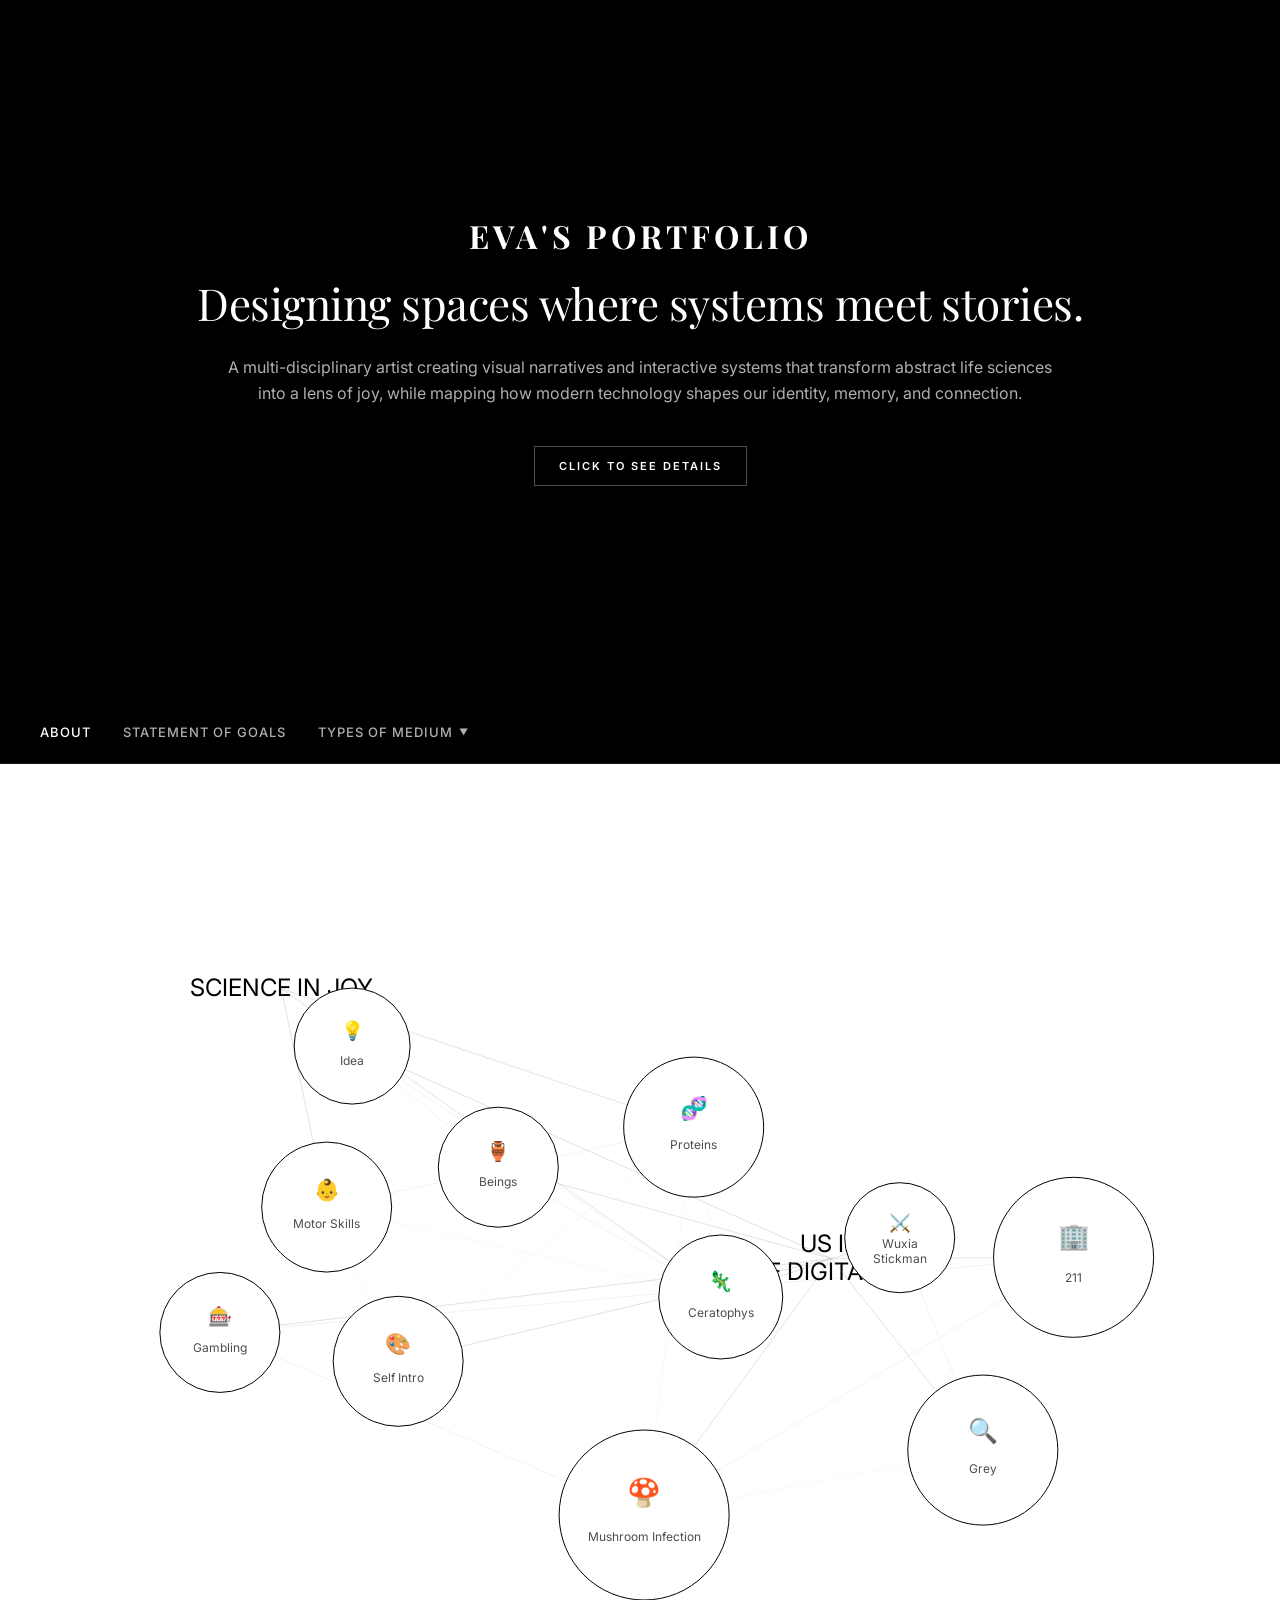
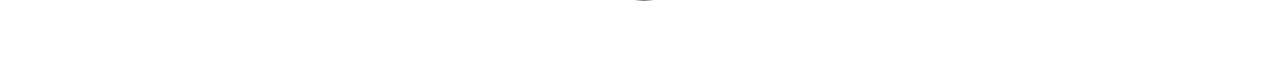
==== index.html @ 313100b7 "Add files via upload" ====
<!DOCTYPE html>
<html lang="en">
<head>
  <meta charset="UTF-8">
  <meta name="viewport" content="width=device-width, initial-scale=1.0">
  <title>EVA — Narrative Systems Map</title>
  <link rel="stylesheet" href="style.css">
</head>
<body>

  <header class="intro-section">
    <div class="intro-content">
      <span class="brand-tag">EVA'S PORTFOLIO</span>
      <h1 class="main-title">Designing spaces where systems meet stories.</h1>
      <p class="main-body">
        A multi-disciplinary artist creating visual narratives and interactive systems that transform abstract life sciences into a lens of joy, while mapping how modern technology shapes our identity, memory, and connection.
      </p>
      <div class="scroll-prompt" onclick="scrollToMap()">CLICK TO SEE DETAILS</div>
    </div>
  </header>

  <nav class="sticky-nav">
    <div class="nav-container">
      <div class="nav-links">
        <a href="index.html" class="nav-item active">About</a>
        <a href="goals.html" class="nav-item">Statement of Goals</a>
        
        <div class="nav-dropdown">
          <button class="drop-btn">Types of Medium <span class="arrow">▼</span></button>
          <div class="dropdown-content">
            <a href="films.html">Films</a>
            <a href="motion.html">Motion Graphics</a>
            <a href="designs.html">2D & 3D Designs</a>
            <a href="games.html">Games</a>
            <a href="physical.html">Physical Art Pieces</a>
          </div>
        </div>
      </div>
    </div>
  </nav>

  <section class="canvas-section" id="canvasSection">
    <canvas id="mapCanvas"></canvas>
  </section>

  <div id="projectModal" class="modal-overlay">
    <div class="modal-card">
      <button class="close-btn" onclick="closeModal()">&times;</button>
      <div class="modal-split">
        <div class="modal-media-side" id="modalMedia"></div>
        <div class="modal-content-side">
          <span id="modalCategory" class="project-tag">CATEGORY</span>
          <h2 id="modalTitle" class="project-headline">Project Title</h2>
          <div id="modalDescription" class="project-body"></div>
        </div>
      </div>
    </div>
  </div>

  <script src="script.js"></script>
</body>
</html>
---- style.css ----
@import url('https://fonts.googleapis.com/css2?family=Playfair+Display:ital,wght@0,400;0,700;1,400&family=Inter:wght@300;400;500;600&display=swap');

:root {
  --bg-dark: #000000;
  --bg-light: #ffffff;
  --text-light: #ffffff;
  --text-dark: #000000;
  --text-mute: #86868b;
  --font-serif: 'Playfair Display', Georgia, serif;
  --font-sans: 'Inter', -apple-system, sans-serif;
}

* {
  margin: 0;
  padding: 0;
  box-sizing: border-box;
}

html {
  scroll-behavior: smooth;
}

body {
  width: 100%;
  background-color: var(--bg-light);
  font-family: var(--font-sans);
  color: var(--text-dark);
  -webkit-font-smoothing: antialiased;
}

/* Introduction Hero Layout */
.intro-section {
  width: 100%;
  height: calc(100vh - 200px);
  background-color: var(--bg-dark);
  color: var(--text-light);
  display: flex;
  align-items: center;
  justify-content: center;
  overflow: hidden;
}

.intro-content {
  width: 90%;
  max-width: 1000px;
  text-align: center;
  display: flex;
  flex-direction: column;
  align-items: center;
}

.brand-tag {
  font-family: var(--font-serif);
  font-size: 32px;
  font-weight: 700;
  letter-spacing: 4px;
  margin-bottom: 20px;
}

.main-title {
  font-family: var(--font-serif);
  font-size: 44px;
  font-weight: 400;
  line-height: 1.2;
  margin-bottom: 24px;
  letter-spacing: -0.5px;
}

.main-body {
  font-size: 16px;
  line-height: 1.65;
  color: #aeaeaf;
  margin-bottom: 40px;
  max-width: 850px;
}

.scroll-prompt {
  font-size: 11px;
  letter-spacing: 2px;
  font-weight: 600;
  text-transform: uppercase;
  color: var(--text-light);
  border: 1px solid rgba(255, 255, 255, 0.3);
  padding: 12px 24px;
  cursor: pointer;
  transition: all 0.3s ease;
}

.scroll-prompt:hover {
  background: var(--text-light);
  color: var(--bg-dark);
}

/* Sticky Navigation Bar */
.sticky-nav {
  position: -webkit-sticky;
  position: sticky;
  top: 0;
  width: 100%;
  height: 64px;
  background-color: var(--bg-dark);
  border-bottom: 1px solid #1a1a1a;
  z-index: 1000;
}

.nav-container {
  max-width: 1400px;
  height: 100%;
  margin: 0 auto;
  padding: 0 40px;
  display: flex;
  align-items: center;
  justify-content: flex-start;
}

.nav-links {
  display: flex;
  align-items: center;
  gap: 32px;
  height: 100%;
}

.nav-item {
  color: #aeaeaf;
  text-decoration: none;
  font-size: 13px;
  font-weight: 500;
  letter-spacing: 1px;
  text-transform: uppercase;
  transition: color 0.25s ease;
  display: flex;
  align-items: center;
  height: 100%;
}

.nav-item:hover, .nav-item.active {
  color: var(--text-light);
}

/* Dropdown Menu Mechanics */
.nav-dropdown {
  position: relative;
  display: flex;
  align-items: center;
  height: 100%;
}

.drop-btn {
  background: none;
  border: none;
  color: #aeaeaf;
  font-size: 13px;
  font-weight: 500;
  letter-spacing: 1px;
  text-transform: uppercase;
  cursor: pointer;
  padding: 0;
  display: flex;
  align-items: center;
  gap: 6px;
  font-family: var(--font-sans);
  height: 100%;
}

.nav-dropdown:hover .drop-btn {
  color: var(--text-light);
}

.arrow {
  font-size: 9px;
  transition: transform 0.25s ease;
}

.nav-dropdown:hover .arrow {
  transform: rotate(180deg);
}

.dropdown-content {
  display: none;
  position: absolute;
  top: 100%;
  left: 0;
  background-color: var(--bg-dark);
  min-width: 220px;
  box-shadow: 0 20px 40px rgba(0,0,0,0.5);
  padding: 10px 0;
  border: 1px solid #1a1a1a;
}

.dropdown-content a {
  color: #aeaeaf;
  padding: 12px 20px;
  text-decoration: none;
  display: block;
  font-size: 12px;
  letter-spacing: 0.5px;
  transition: all 0.2s ease;
}

.dropdown-content a:hover {
  background-color: #111111;
  color: var(--text-light);
  padding-left: 24px;
}

.nav-dropdown:hover .dropdown-content {
  display: block;
}

/* Systems Mapping Area */
.canvas-section {
  width: 100%;
  height: 100vh;
  position: relative;
  background-color: var(--bg-light);
  overflow: hidden;
}

#mapCanvas {
  width: 100%;
  height: 100%;
  display: block;
}

/* Modal Structural Layout Viewports */
.modal-overlay {
  position: fixed;
  top: 0;
  left: 0;
  width: 100%;
  height: 100%;
  background: rgba(255, 255, 255, 0.98);
  z-index: 2000;
  display: flex;
  align-items: center;
  justify-content: center;
  opacity: 0;
  pointer-events: none;
  transition: opacity 0.35s cubic-bezier(0.25, 1, 0.5, 1);
}

.modal-overlay.active {
  opacity: 1;
  pointer-events: auto;
}

.modal-card {
  position: relative;
  width: 94vw;
  max-width: 1350px;
  height: 84vh;
  background: #ffffff;
  border: 1px solid #000000;
  box-shadow: 0 45px 90px rgba(0,0,0,0.07);
  overflow: hidden;
}

.close-btn {
  position: absolute;
  top: 24px;
  right: 32px;
  background: none;
  border: none;
  font-size: 38px;
  font-weight: 200;
  cursor: pointer;
  z-index: 2100;
}

.modal-split { display: flex; width: 100%; height: 100%; }
.modal-media-side {
  flex: 1.4;
  background: #fafafa;
  border-right: 1px solid #e5e5e7;
  display: flex;
  align-items: center;
  justify-content: center;
  overflow: hidden;
}
.modal-media-side iframe { width: 100%; height: 100%; border: none; background: #000; }
.modal-media-side img { width: 100%; height: 100%; object-fit: cover; }

.modal-content-side {
  flex: 1;
  padding: 60px;
  display: flex;
  flex-direction: column;
  justify-content: center;
  overflow-y: auto;
}

.project-tag { font-size: 11px; letter-spacing: 2px; text-transform: uppercase; color: var(--text-mute); margin-bottom: 14px; font-weight: 600; }
.project-headline { font-family: var(--font-serif); font-size: 42px; line-height: 1.15; margin-bottom: 20px; }
.project-body { font-size: 15px; line-height: 1.65; color: #1d1d1f; }
.project-body p { margin-bottom: 14px; }

@media (max-width: 960px) {
  .modal-split { flex-direction: column; }
  .modal-card { height: 90vh; overflow-y: auto; }
  .modal-media-side { min-height: 350px; flex: none; }
  .modal-content-side { padding: 35px; flex: none; }
  .nav-container { padding: 0 20px; }
}
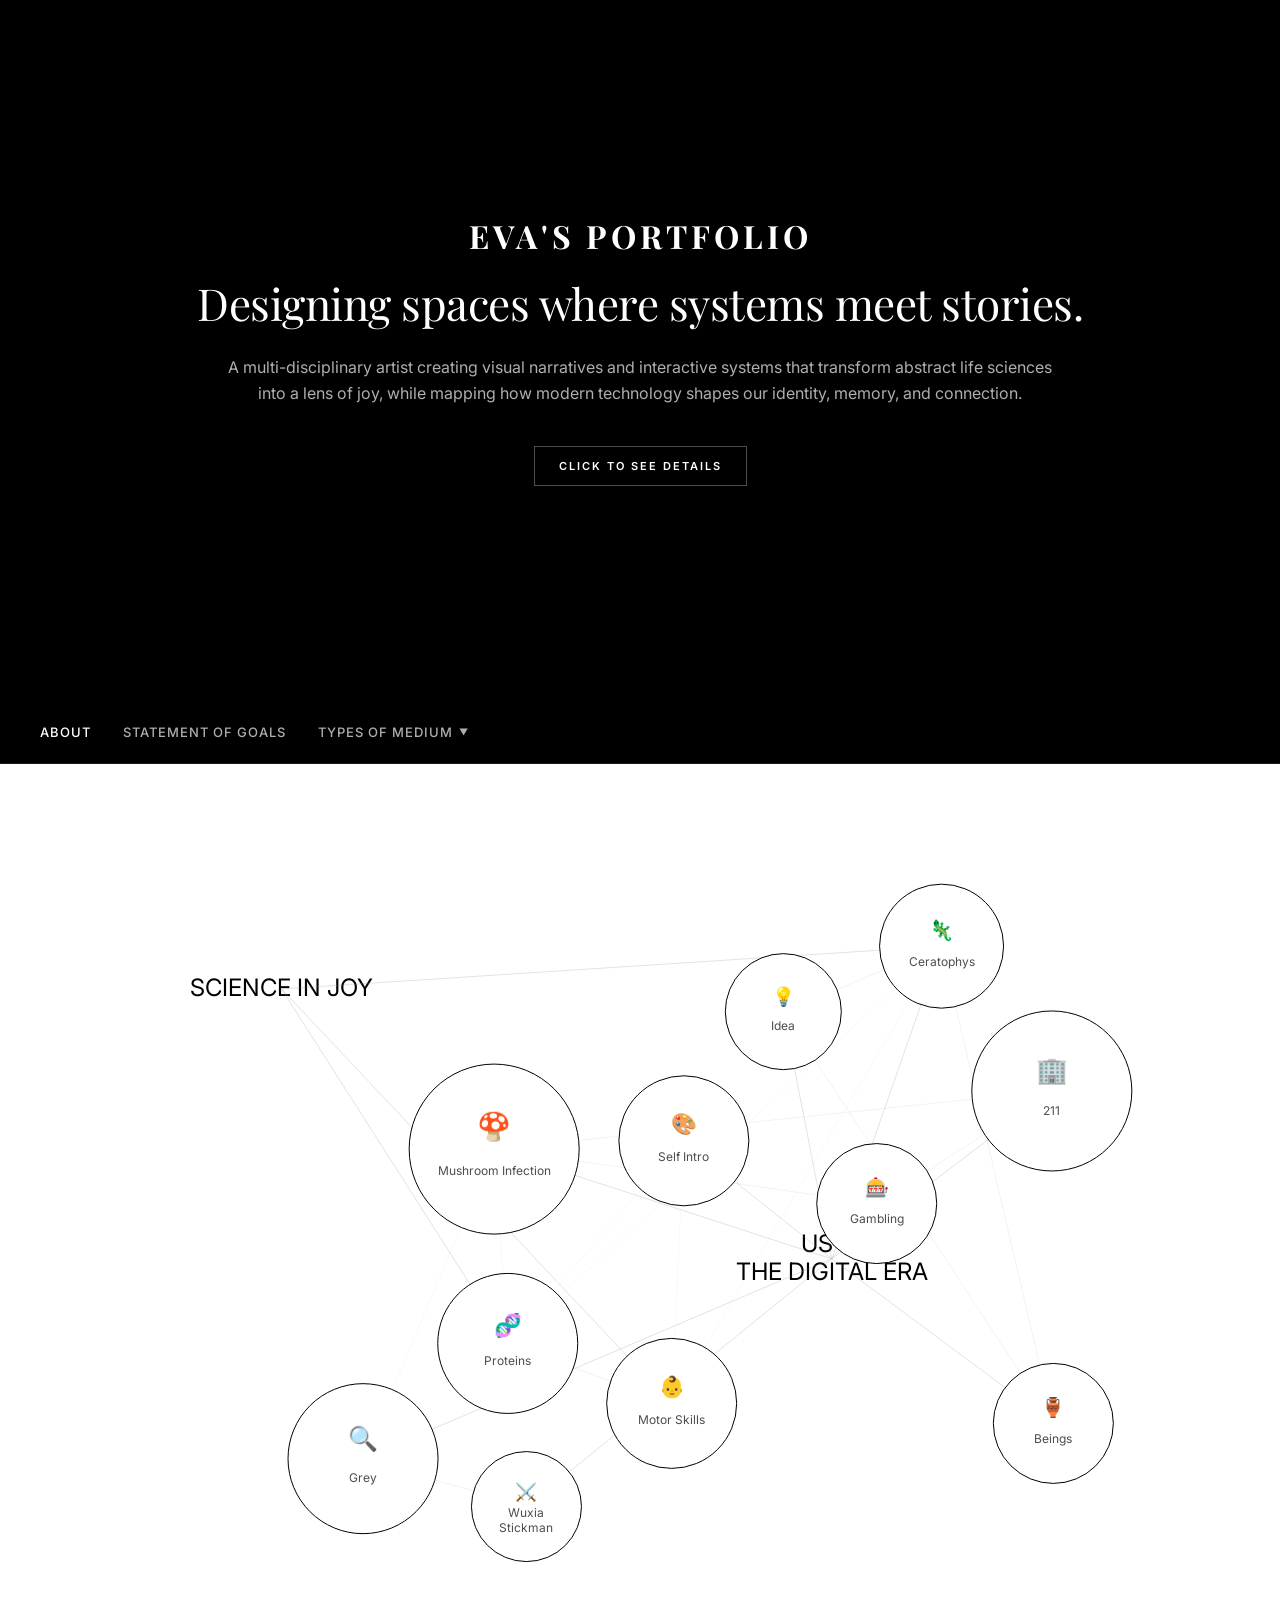
==== commit 6172aff5: "Update link text for Physical Art section" ====
--- a/index.html
+++ b/index.html
@@ -32,7 +32,7 @@
             <a href="motion.html">Motion Graphics</a>
             <a href="designs.html">2D & 3D Designs</a>
             <a href="games.html">Games</a>
-            <a href="physical.html">Physical Art Pieces</a>
+            <a href="physical.html">Physical Art</a>
           </div>
         </div>
       </div>
@@ -59,4 +59,4 @@
 
   <script src="script.js"></script>
 </body>
-</html>+</html>
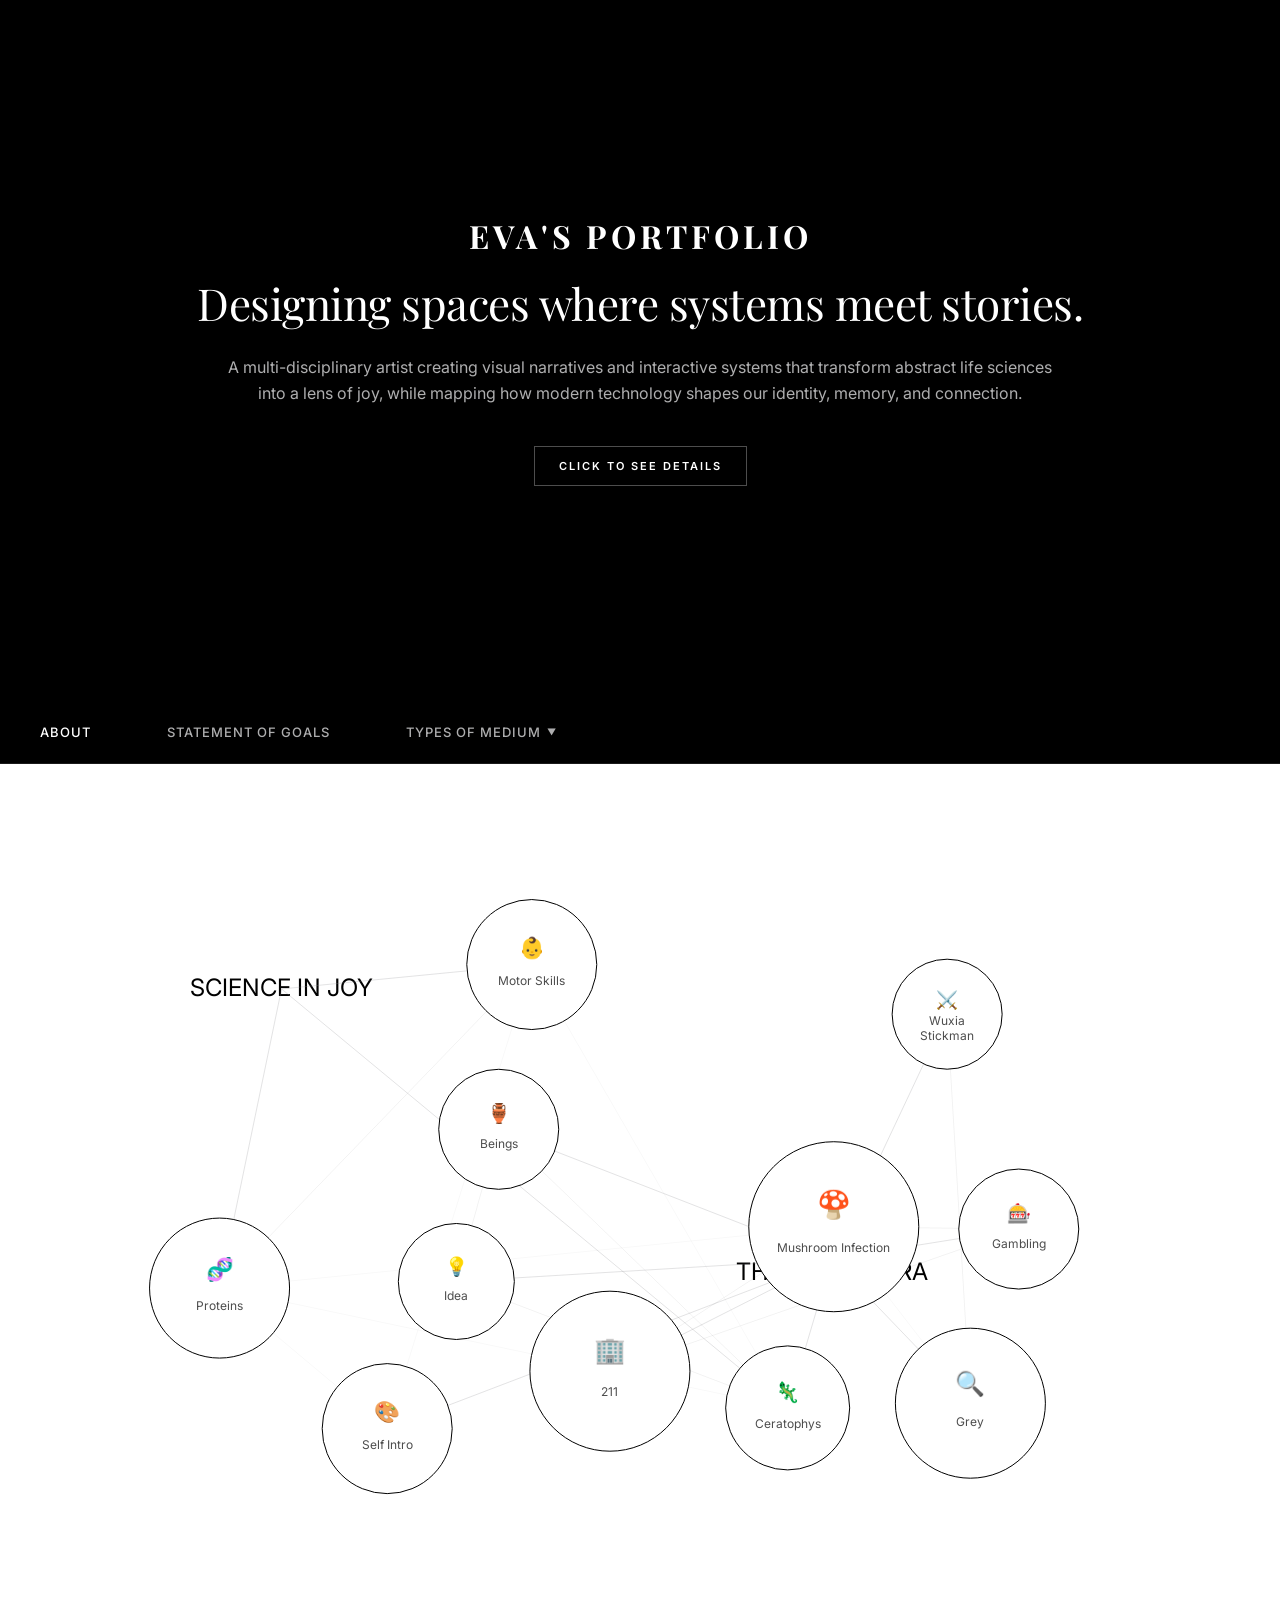
==== commit 34f7fb94: "Comment out link to Statement of Goals" ====
--- a/index.html
+++ b/index.html
@@ -23,7 +23,7 @@
     <div class="nav-container">
       <div class="nav-links">
         <a href="index.html" class="nav-item active">About</a>
-        <a href="goals.html" class="nav-item">Statement of Goals</a>
+        //<a href="goals.html" class="nav-item">Statement of Goals</a>//
         
         <div class="nav-dropdown">
           <button class="drop-btn">Types of Medium <span class="arrow">▼</span></button>
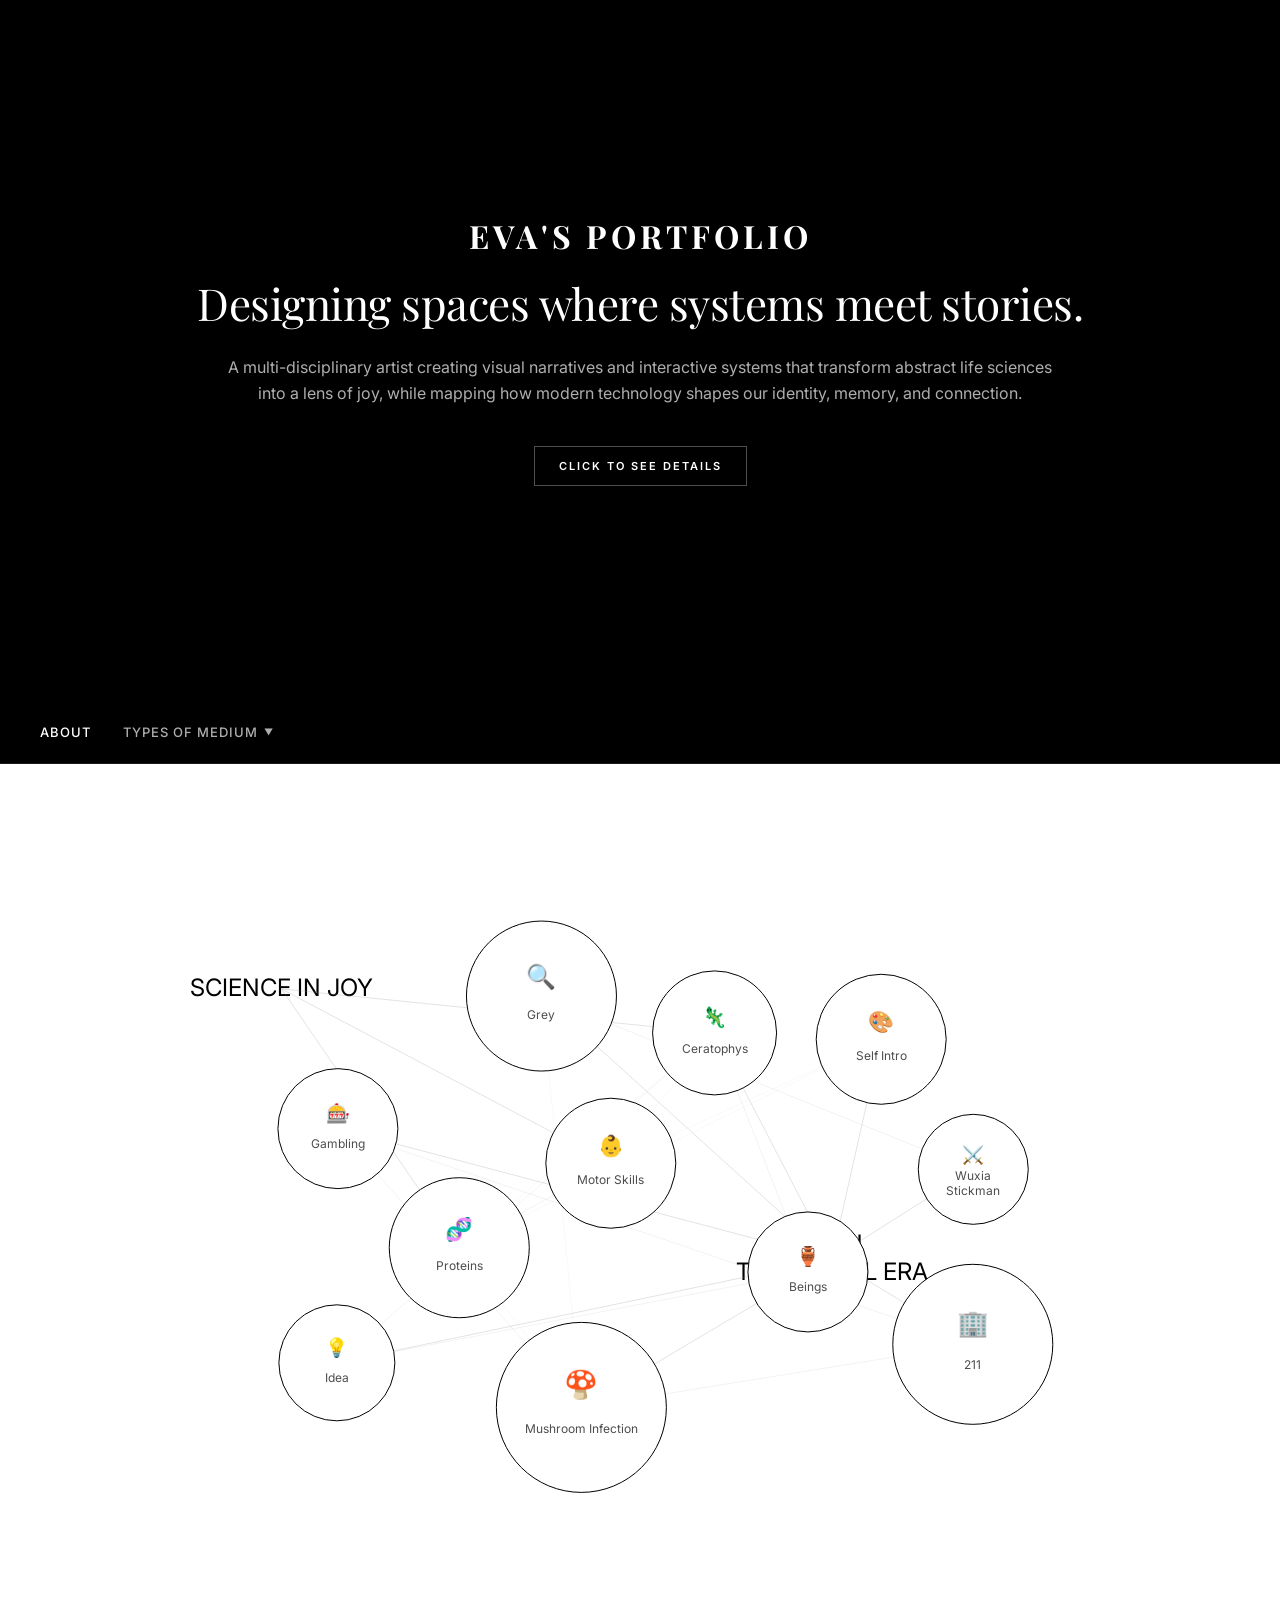
==== commit 919739ef: "Remove statement Removed commented-out link to 'Statement of Goals' in navigation." ====
--- a/index.html
+++ b/index.html
@@ -23,7 +23,6 @@
     <div class="nav-container">
       <div class="nav-links">
         <a href="index.html" class="nav-item active">About</a>
-        //<a href="goals.html" class="nav-item">Statement of Goals</a>//
         
         <div class="nav-dropdown">
           <button class="drop-btn">Types of Medium <span class="arrow">▼</span></button>
